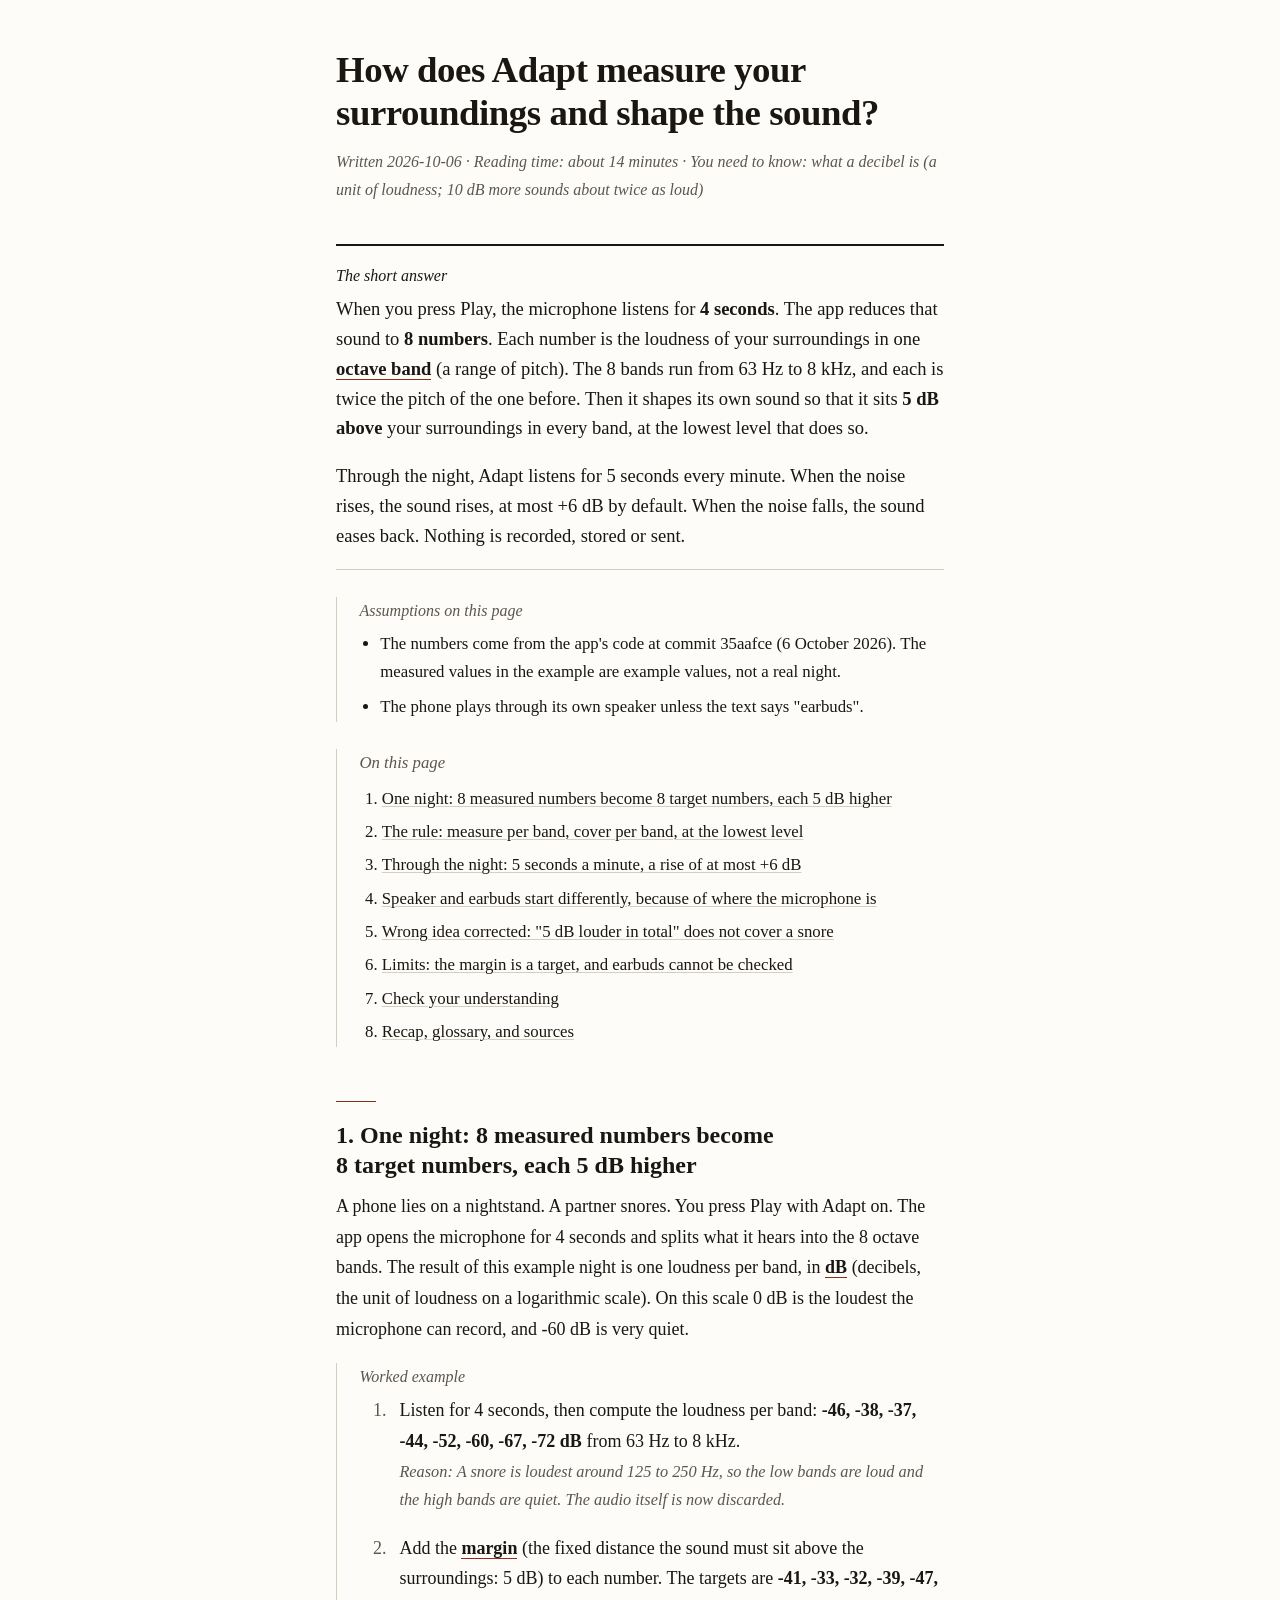
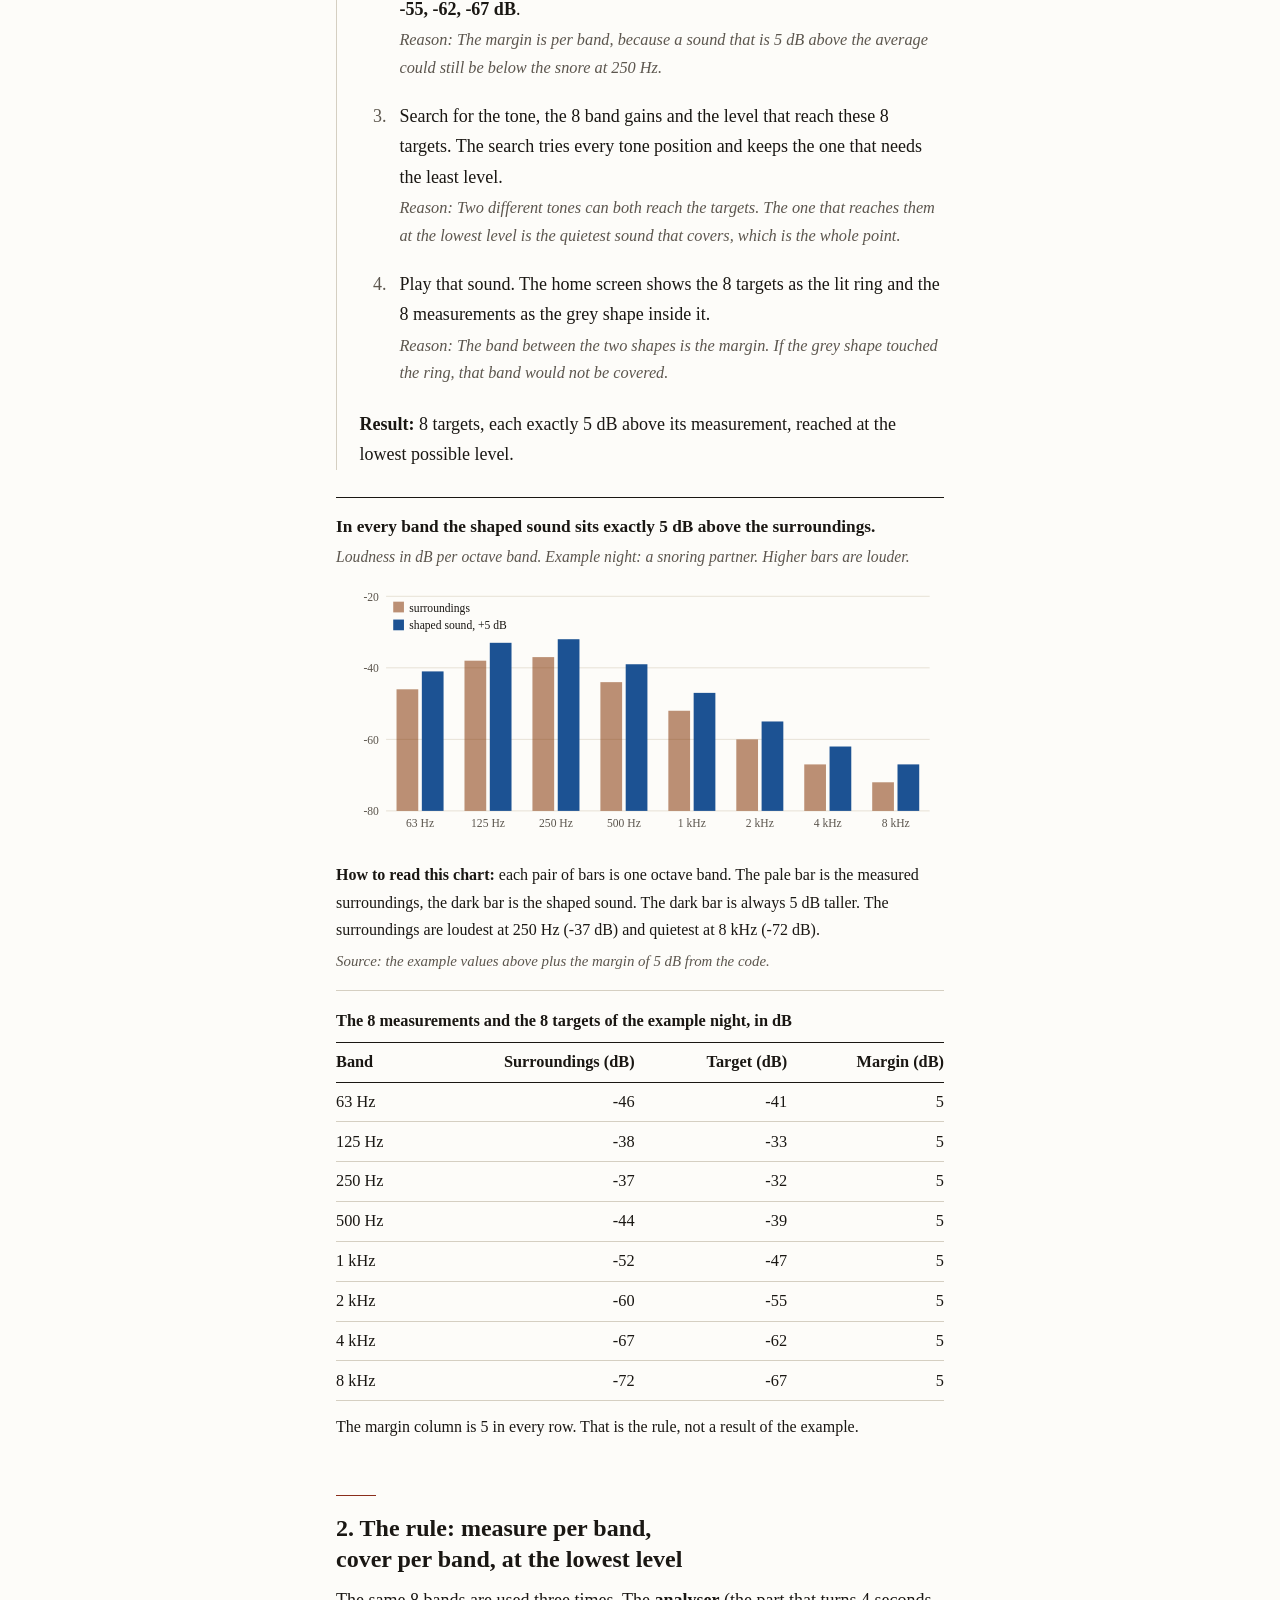
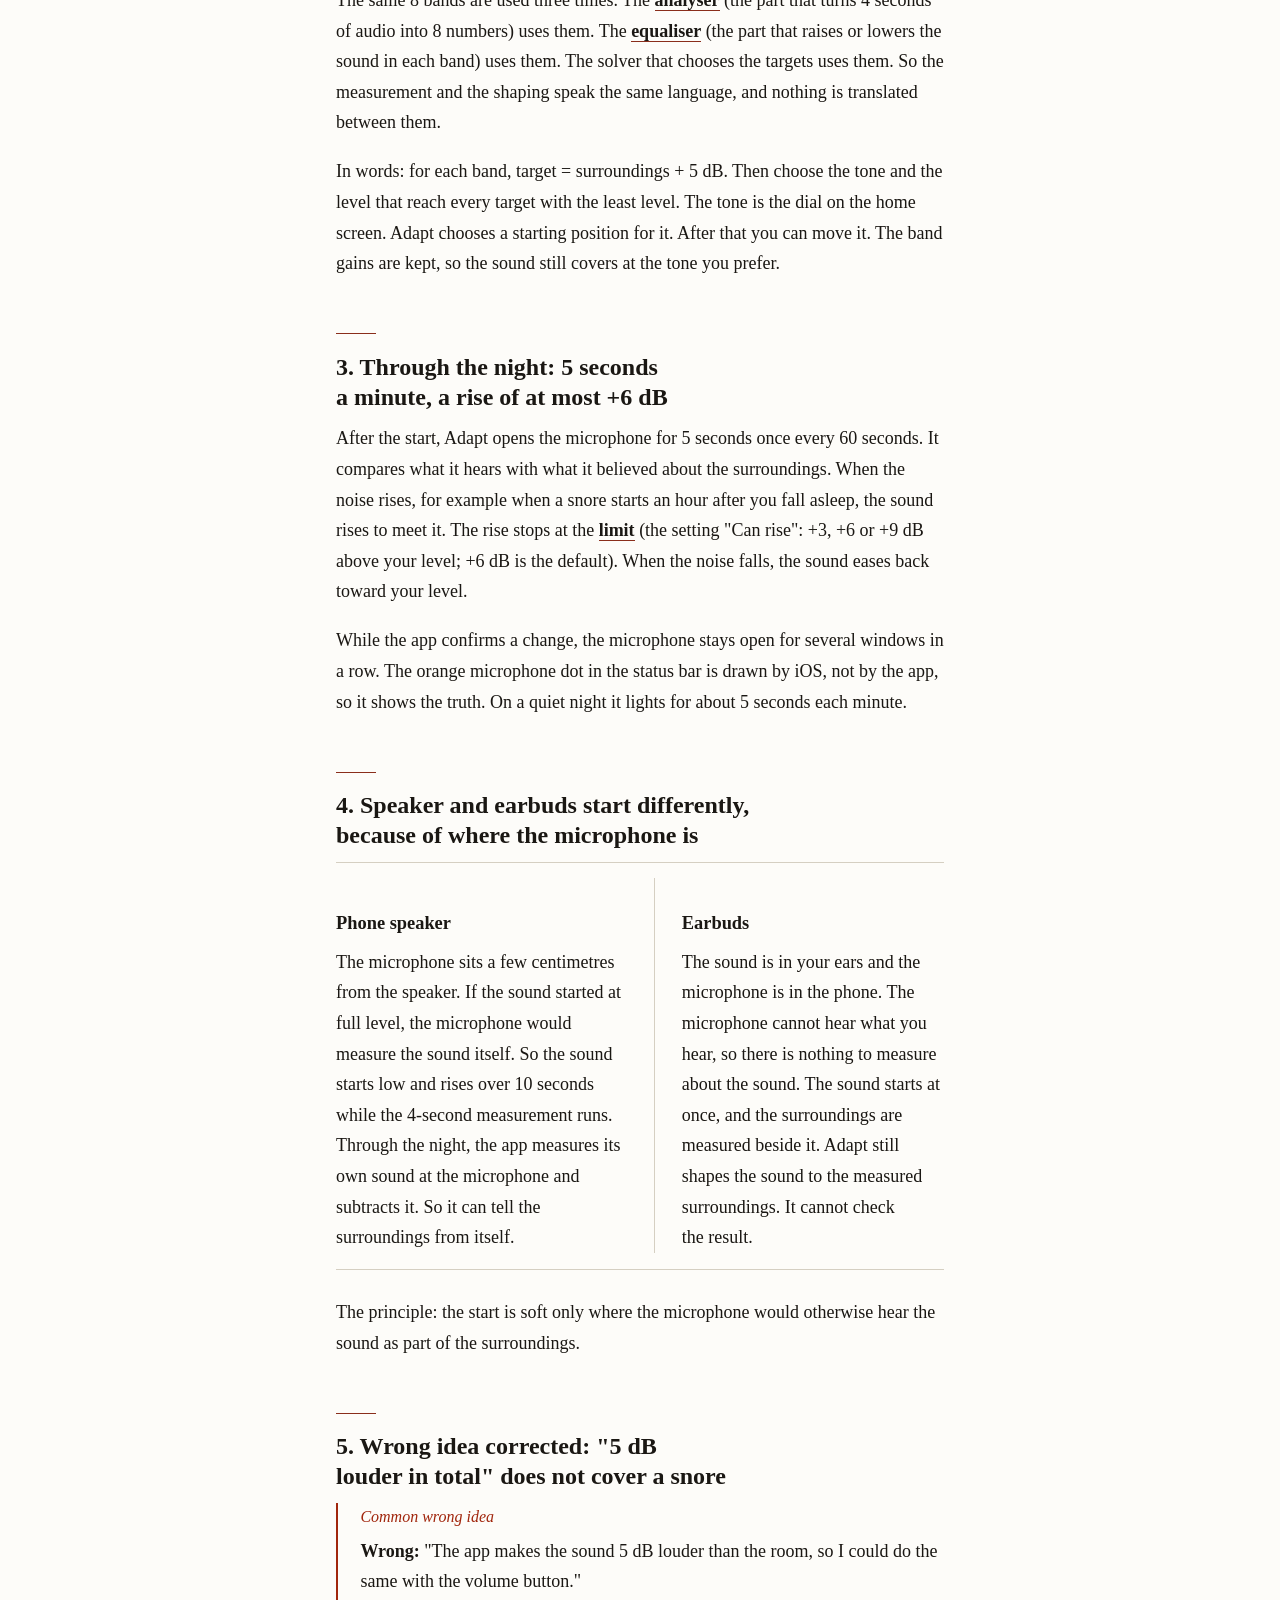
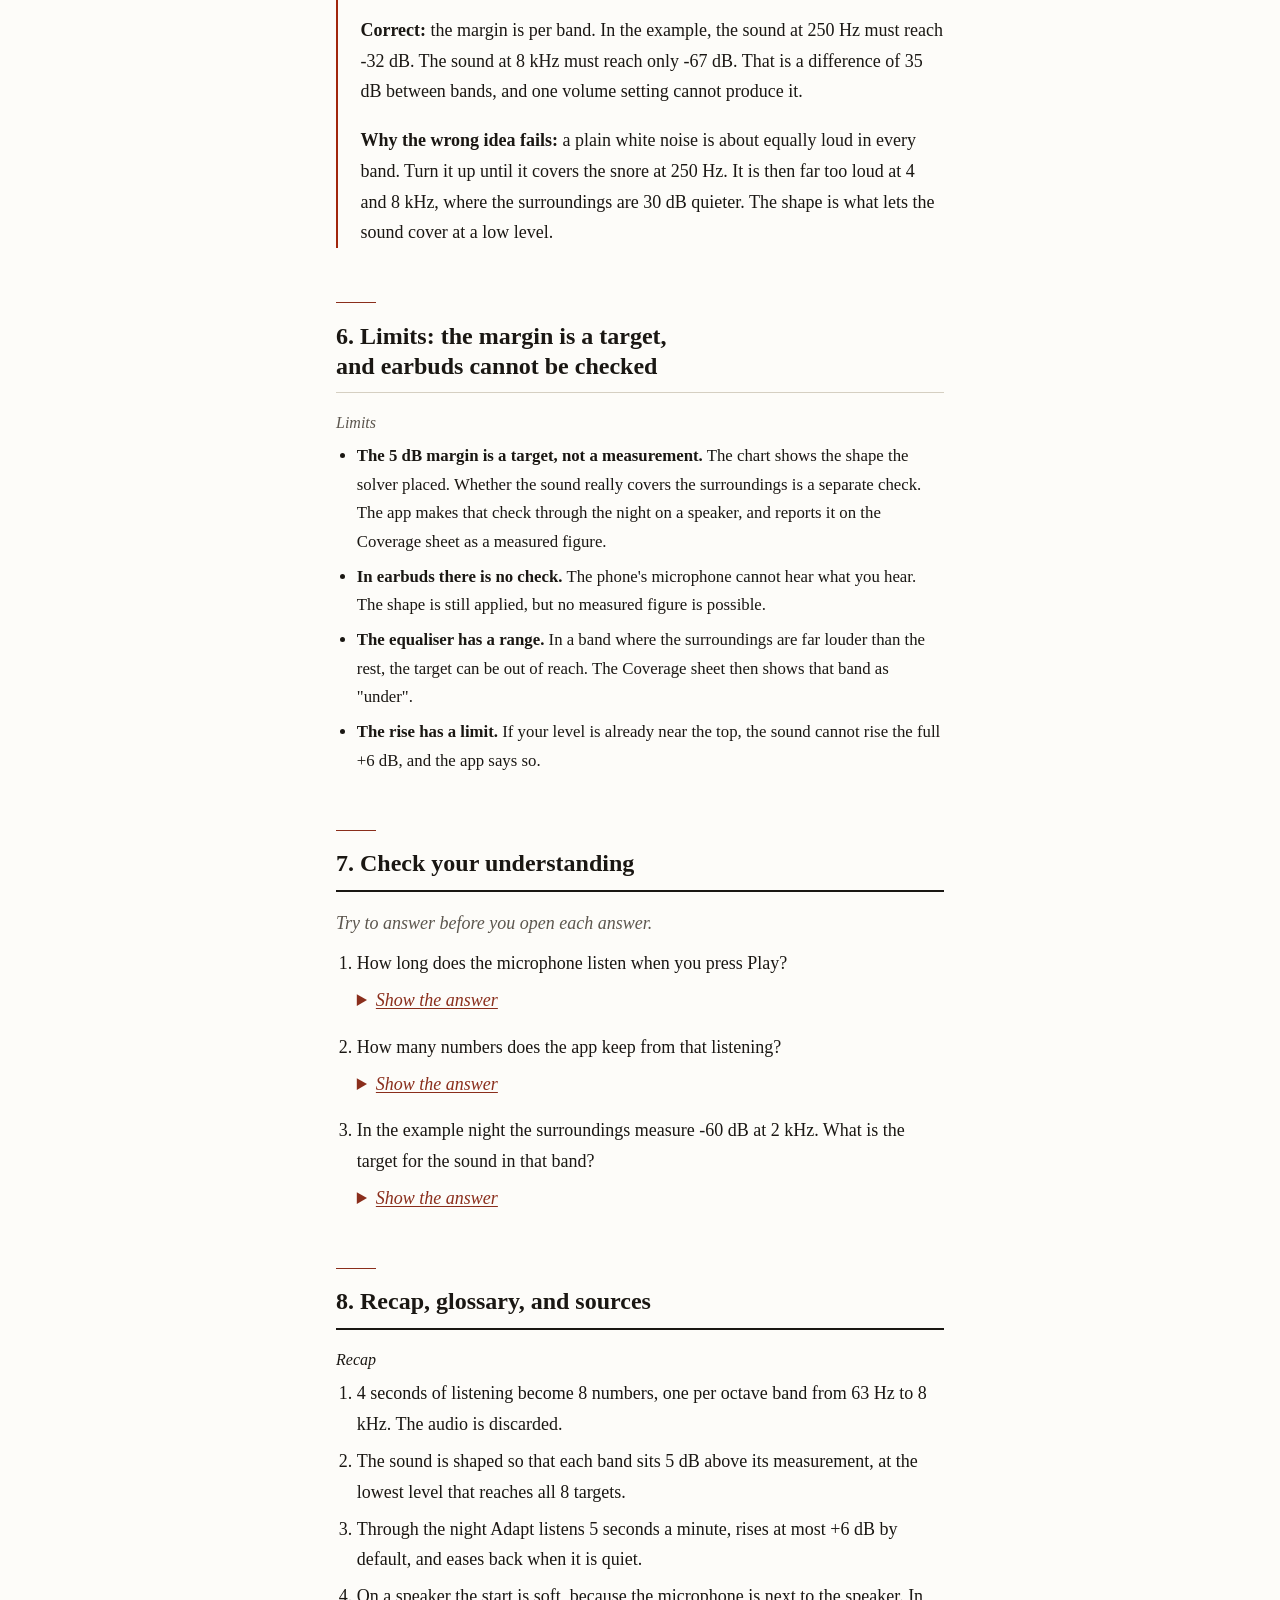
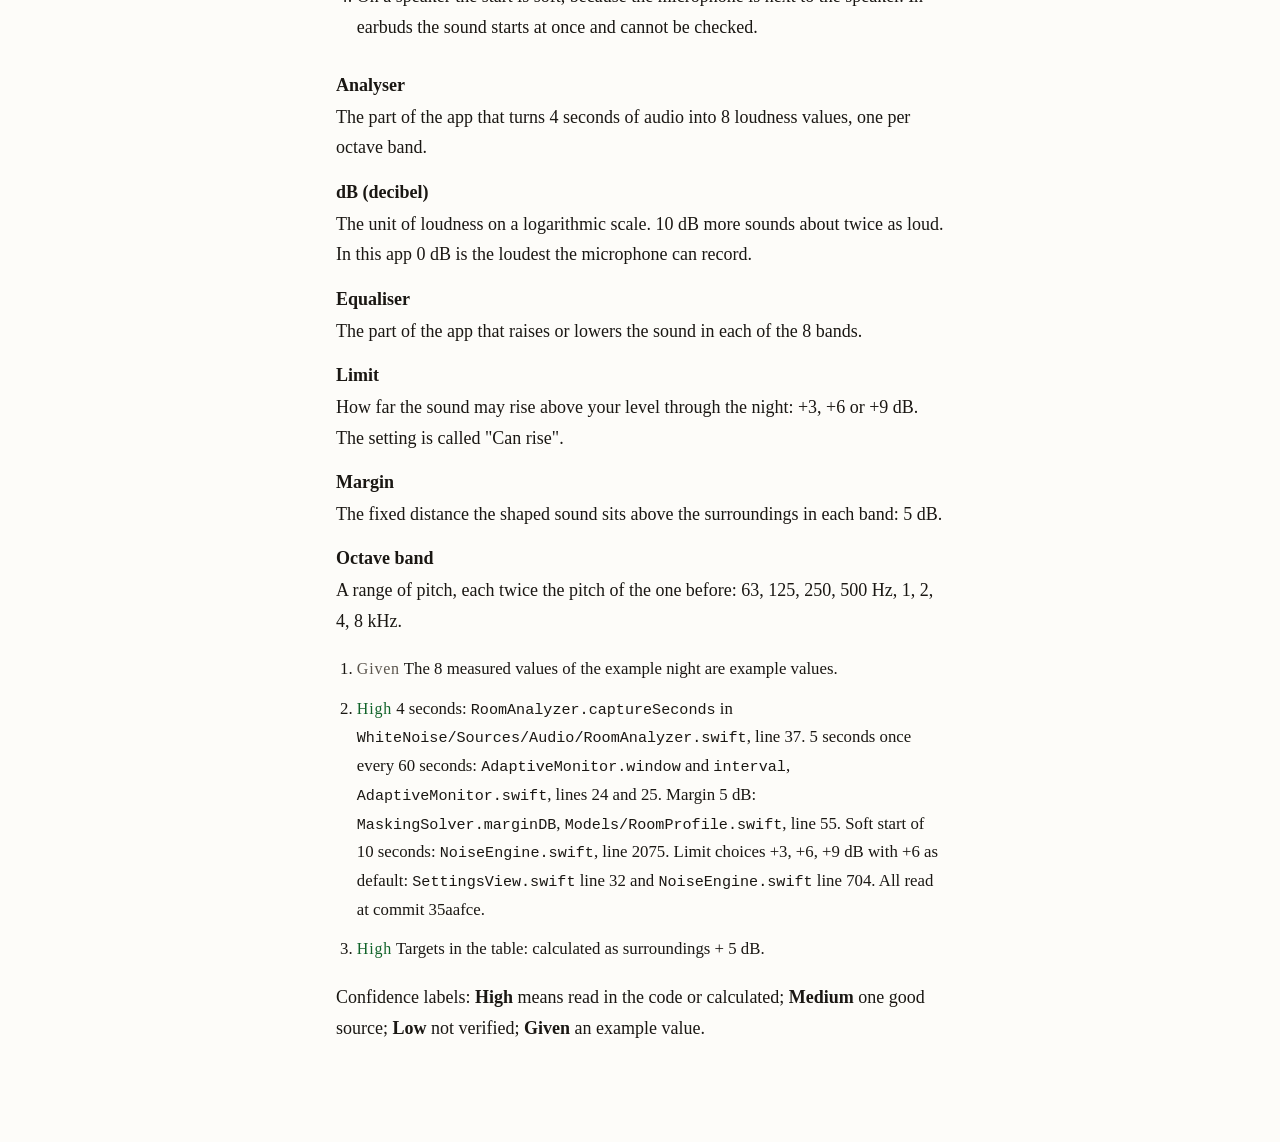
==== blanket/adapt-explained.html @ c489e069 "Site from white-noise 2975e13" ====
<!doctype html>
<html lang="en">
<head>
<meta charset="utf-8">
<meta name="viewport" content="width=device-width, initial-scale=1">
<title>Adapt Explained</title>
<style>
/* ---------- Typefaces. System serif only, so the page needs no external font. ---------- */
:root {
  --serif: "Iowan Old Style", "Charter", "Palatino Linotype", Palatino, "Sitka Text", Georgia,
    "Songti SC", "Hiragino Mincho ProN", "Noto Serif CJK SC", serif;
  --mono: ui-monospace, SFMono-Regular, Menlo, Consolas, "Liberation Mono", monospace;
}

/* ---------- Colour tokens. Light is the default: warm paper, near-black ink. ---------- */
:root {
  --bg: #fdfcf9;
  --surface: #f2efe7;
  --text: #1a1713;
  --muted: #5c564e;
  --border: #d5cfc2;
  --accent: #8a2e1c;
  --accent-soft: #f1e7e2;
  --good: #11632a;
  --good-soft: #e9f1e7;
  --warn: #7a4300;
  --warn-soft: #f6eddc;
  --bad: #a1260d;
  --bad-soft: #f7e8e3;
  /* Chart series colours: blue, amber, purple, green. Validated for colour-blind readers:
     every pair stays distinct under protan, deutan, and tritan simulation, in both themes.
     Use them in this order. Use at most 4 series in one chart. */
  --s1: #1c5293;
  --s2: #863709;
  --s3: #9260da;
  --s4: #25984d;
  --grid: #e5dfd2;
}
@media (prefers-color-scheme: dark) {
  :root:not([data-theme="light"]) {
    --bg: #16130f;
    --surface: #221e18;
    --text: #ece5da;
    --muted: #a99e91;
    --border: #3c352c;
    --accent: #e4a392;
    --accent-soft: #2b1f1a;
    --good: #7fd69a;
    --good-soft: #17251a;
    --warn: #f0b861;
    --warn-soft: #2c2314;
    --bad: #ff9d8a;
    --bad-soft: #2f1c17;
    --s1: #0774aa;
    --s2: #9e590d;
    --s3: #a473ee;
    --s4: #09af51;
    --grid: #2e2821;
  }
}
:root[data-theme="dark"] {
  --bg: #16130f;
  --surface: #221e18;
  --text: #ece5da;
  --muted: #a99e91;
  --border: #3c352c;
  --accent: #e4a392;
  --accent-soft: #2b1f1a;
  --good: #7fd69a;
  --good-soft: #17251a;
  --warn: #f0b861;
  --warn-soft: #2c2314;
  --bad: #ff9d8a;
  --bad-soft: #2f1c17;
  --s1: #0774aa;
  --s2: #9e590d;
  --s3: #a473ee;
  --s4: #09af51;
  --grid: #2e2821;
}

/* ---------- Base text. One measure, left-aligned, generous line spacing. ---------- */
*, *::before, *::after { box-sizing: border-box; }
html { -webkit-text-size-adjust: 100%; }
body {
  margin: 0;
  background: var(--bg);
  color: var(--text);
  font-family: var(--serif);
  font-size: 1.125rem;
  line-height: 1.7;
  text-align: left;
  overflow-wrap: break-word;
  font-kerning: normal;
  font-synthesis: none;
}
main {
  max-width: 40rem;
  margin: 0 auto;
  padding: 3rem 16px 5rem;
}

/* Headings carry the structure through size and space. No rules across the page,
   except one short mark above each section heading. */
h1, h2, h3 { margin: 0; font-weight: 600; text-wrap: balance; }
h1 {
  font-size: 2.3rem;
  line-height: 1.17;
  letter-spacing: -0.012em;
  margin-bottom: 0.9rem;
}
h2 {
  font-size: 1.5rem;
  line-height: 1.26;
  margin-top: 3.4rem;
  margin-bottom: 0.7rem;
}
h2::before {
  content: "";
  display: block;
  width: 2.5rem;
  border-top: 1px solid var(--accent);
  margin-bottom: 1.1rem;
}
h3 { font-size: 1.15rem; margin-top: 1.9rem; margin-bottom: 0.45rem; }
p, ul, ol, dl, table, figure { margin: 0 0 1.15rem; }
p { text-wrap: pretty; }
ul, ol { padding-left: 1.3rem; }
li { margin-bottom: 0.4rem; }
a {
  color: var(--accent);
  text-decoration-thickness: 1px;
  text-underline-offset: 2px;
}
strong { font-weight: 600; }
.num, td.num, th.num { font-variant-numeric: tabular-nums; }

/* Code keeps only its own typeface. No chip, no frame around a word. */
code {
  font-family: var(--mono);
  font-size: 0.9em;
  font-variant-numeric: tabular-nums;
}
pre {
  background: var(--surface);
  border-left: 2px solid var(--border);
  padding: 0.9rem 1.1rem;
  overflow-x: auto;
  line-height: 1.55;
  font-size: 0.95rem;
  margin: 0 0 1.3rem;
}
pre code { font-size: 1em; }

/* ---------- Page header. One line under the title closes the masthead. ---------- */
.meta {
  color: var(--muted);
  font-style: italic;
  font-size: 1rem;
  margin: 0 0 2.6rem;
}

/* ---------- Boxes. No fill and no frame: a rule and space set each one apart.
              Every box keeps its written label, so colour is never the only signal. ---------- */
.box { margin: 0 0 1.7rem; }
.box > :last-child { margin-bottom: 0; }
.box .label {
  display: block;
  font-style: italic;
  font-weight: 400;
  font-size: 1rem;
  color: var(--muted);
  margin-bottom: 0.35rem;
}

/* The short answer is the opening statement of the page. Heaviest rule, largest text. */
.bottom-line {
  border-top: 2px solid var(--text);
  border-bottom: 1px solid var(--border);
  padding: 1.05rem 0 1.15rem;
  font-size: 1.16rem;
  line-height: 1.6;
}
.bottom-line .label { color: var(--text); }
.example { border-left: 1px solid var(--border); padding-left: 1.4rem; }
.mistake { border-left: 2px solid var(--bad); padding-left: 1.4rem; }
.mistake .label { color: var(--bad); }
.limits { border-top: 1px solid var(--border); padding-top: 1rem; font-size: 1.05rem; }
.assume {
  border-left: 1px solid var(--border);
  padding-left: 1.4rem;
  font-size: 1.05rem;
}
.assume .label { color: var(--muted); }
.predict { border-left: 2px solid var(--accent); padding-left: 1.4rem; }
.predict .label { color: var(--accent); }
.recap { border-top: 2px solid var(--text); padding-top: 1rem; }
.recap .label { color: var(--text); }

/* ---------- Contents list ---------- */
nav.contents {
  border-left: 1px solid var(--border);
  padding: 0 0 0 1.4rem;
  margin: 0 0 2rem;
  font-size: 1.05rem;
}
nav.contents ol { margin: 0; padding-left: 1.4rem; }
nav.contents li { margin-bottom: 0.3rem; }
nav.contents a { color: var(--text); text-decoration-color: var(--border); }
nav.contents a:hover { text-decoration-color: var(--accent); }
nav.contents .label {
  display: block;
  font-style: italic;
  font-weight: 400;
  color: var(--muted);
  margin-bottom: 0.45rem;
}

/* ---------- Key terms. The definition is in the sentence, not in a tooltip. ---------- */
dfn {
  font-style: normal;
  font-weight: 600;
  border-bottom: 1px solid var(--accent);
}
dl.glossary dt { font-weight: 600; margin-top: 0.85rem; }
dl.glossary dd { margin: 0.1rem 0 0 0; }

/* ---------- Numbered reasoning steps. The numeral sits in the margin, as in a book. ---------- */
ol.steps { list-style: none; padding: 0; counter-reset: step; }
ol.steps > li {
  counter-increment: step;
  position: relative;
  padding: 0 0 0.2rem 2.5rem;
  margin-bottom: 1rem;
}
ol.steps > li::before {
  content: counter(step) ".";
  position: absolute;
  left: 0;
  top: 0;
  width: 1.7rem;
  text-align: right;
  color: var(--muted);
  font-variant-numeric: tabular-nums;
  font-weight: 400;
}
.why {
  display: block;
  color: var(--muted);
  font-style: italic;
  font-size: 1.02rem;
  margin-top: 0.1rem;
}
.why::before { content: "Reason: "; font-weight: 400; }

/* ---------- Tables. Print rules only: one above the header, one under each row. ---------- */
.table-wrap { overflow-x: auto; margin: 0 0 1.15rem; }
.table-wrap table { margin: 0; }
/* When a table is wider than its frame, the script adds the class "scrolls". Then the title
   stays in view and a hint appears. */
.table-wrap.scrolls caption { position: sticky; left: 0; max-width: var(--wrap-width, 100%); }
.table-wrap.scrolls::before {
  content: "Move the table sideways to see all of it.";
  display: block;
  position: sticky;
  left: 0;
  color: var(--muted);
  font-style: italic;
  font-size: 0.9rem;
  margin-bottom: 0.3rem;
}
table { border-collapse: collapse; width: 100%; font-size: 1.02rem; line-height: 1.5; }
caption {
  text-align: left;
  font-weight: 600;
  padding-bottom: 0.5rem;
}
th, td {
  padding: 0.45rem 0.8rem;
  border-bottom: 1px solid var(--border);
  text-align: left;
  vertical-align: top;
}
th:first-child, td:first-child { padding-left: 0; }
th:last-child, td:last-child { padding-right: 0; }
thead th {
  border-top: 1px solid var(--text);
  border-bottom: 1px solid var(--text);
  font-weight: 600;
}
td.num, th.num { text-align: right; }
td.num { white-space: nowrap; }
.table-read { font-size: 1rem; margin: -0.4rem 0 1.15rem; }
tbody th { font-weight: 400; }
tr.highlight td, tr.highlight th { background: var(--surface); font-weight: 600; }

/* ---------- Figures. The title is a sentence that states the finding. ---------- */
figure {
  border-top: 1px solid var(--text);
  border-bottom: 1px solid var(--border);
  padding: 0.9rem 0 1rem;
}
figure .fig-title { font-weight: 600; font-size: 1.08rem; margin: 0 0 0.15rem; }
figure .fig-sub { color: var(--muted); font-style: italic; font-size: 0.98rem; margin: 0 0 0.7rem; }
figure .fig-read { font-size: 1rem; margin: 0.7rem 0 0; }
figure .fig-source { color: var(--muted); font-style: italic; font-size: 0.93rem; margin: 0.35rem 0 0; }
figure svg { display: block; width: 100%; height: auto; }
/* On a narrow screen a figure keeps a readable size and scrolls inside its own frame. */
.fig-scroll { overflow-x: auto; }
.fig-scroll svg { min-width: 34rem; }
@media (max-width: 40rem) {
  .fig-scroll::before {
    content: "Move the figure sideways to see all of it.";
    display: block;
    position: sticky;
    left: 0;
    color: var(--muted);
    font-style: italic;
    font-size: 0.9rem;
    margin-bottom: 0.3rem;
  }
}
svg text { font-family: var(--serif); fill: var(--text); }
svg .axis-label { fill: var(--muted); font-size: 13px; }
svg .grid { stroke: var(--grid); stroke-width: 1; }
svg .axis { stroke: var(--muted); stroke-width: 1; }
/* Diagram parts. A box is a thing. An arrow means "causes" or "then". */
svg .node { fill: none; stroke: var(--muted); stroke-width: 1.2; }
svg .arrow { fill: none; stroke: var(--text); stroke-width: 1.5; }
svg .arrow-head { fill: var(--text); }
svg .node-name { font-size: 14px; font-weight: 600; }
svg .node-value { font-size: 13px; fill: var(--muted); }
svg .arrow-label { font-size: 13px; font-style: italic; }

/* ---------- Text that is quoted from a source or from data. The language rules do not apply to it. ---------- */
.quoted { font-style: italic; }

/* ---------- Side-by-side comparison. One hairline divides the two cases. ---------- */
.compare {
  display: grid;
  grid-template-columns: 1fr 1fr;
  gap: 0 1.7rem;
  margin: 0 0 1.7rem;
  border-top: 1px solid var(--border);
  border-bottom: 1px solid var(--border);
  padding: 0.95rem 0 1rem;
}
.compare > div > :last-child { margin-bottom: 0; }
.compare > div + div { border-left: 1px solid var(--border); padding-left: 1.7rem; }
.compare h4 { margin: 0 0 0.4rem; font-size: 1.04rem; font-weight: 600; }
@media (max-width: 560px) {
  .compare { grid-template-columns: 1fr; gap: 1.1rem 0; }
  .compare > div + div {
    border-left: 0;
    padding-left: 0;
    border-top: 1px solid var(--border);
    padding-top: 1.1rem;
  }
}

/* ---------- Self-check questions. The answer is hidden until the reader tries. ---------- */
.check {
  border-top: 2px solid var(--text);
  padding-top: 1rem;
  margin: 0 0 1.8rem;
}
.check .label {
  display: block;
  font-style: italic;
  font-weight: 400;
  color: var(--muted);
  margin-bottom: 0.6rem;
}
.check ol { margin-bottom: 0; }
.check li { margin-bottom: 1rem; }
details { margin-top: 0.4rem; }
summary {
  cursor: pointer;
  color: var(--accent);
  font-style: italic;
  text-decoration: underline;
  text-decoration-thickness: 1px;
  text-underline-offset: 2px;
}
details > div {
  margin-top: 0.5rem;
  padding: 0.1rem 0 0.1rem 1.1rem;
  border-left: 1px solid var(--border);
}
details > div > :last-child { margin-bottom: 0; }

/* ---------- Optional depth. Visible label, one level only. ---------- */
details.optional {
  border-top: 1px solid var(--border);
  border-bottom: 1px solid var(--border);
  padding: 0.75rem 0;
  margin: 0 0 1.7rem;
}
details.optional > summary::before {
  content: "Optional detail: ";
  color: var(--muted);
  font-style: italic;
  font-weight: 400;
}

/* ---------- Part heading, for a page with several parts ---------- */
.part {
  margin: 4rem 0 0;
  padding: 0 0 0.35rem;
  border-bottom: 1px solid var(--text);
  font-size: 1.02rem;
  font-weight: 400;
  font-variant-caps: small-caps;
  letter-spacing: 0.07em;
  color: var(--muted);
}
.part + h2 { margin-top: 1.3rem; }
.part + h2::before { content: none; }
nav.contents .core::after {
  content: " (main path)";
  color: var(--muted);
  font-style: italic;
  font-size: 0.92rem;
}

/* ---------- Confidence labels. Small capitals plus the word, never colour alone. ---------- */
.conf {
  font-size: 1rem;
  font-weight: 400;
  font-variant-caps: small-caps;
  letter-spacing: 0.05em;
  white-space: nowrap;
}
.conf.high { color: var(--good); }
.conf.medium { color: var(--warn); }
.conf.low { color: var(--bad); }
.conf.given { color: var(--muted); }
ol.sources { font-size: 1.05rem; }
ol.sources li { margin-bottom: 0.7rem; }

/* ---------- Narrow screens. The title drops one step, the measure keeps its gutter. ---------- */
@media (max-width: 30rem) {
  body { font-size: 1.06rem; }
  main { padding: 2.2rem 16px 4rem; }
  h1 { font-size: 1.8rem; }
  h2 { font-size: 1.32rem; margin-top: 2.8rem; }
  .bottom-line { font-size: 1.1rem; }
}

/* ---------- Print. All hidden answers are opened by the script at the end of the file. ---------- */
@media print {
  body { font-size: 11pt; background: #fff; color: #000; }
  main { max-width: none; padding: 0; }
  nav.contents { display: none; }
  h2 { margin-top: 2rem; }
  .box, figure, .check, table, .compare { break-inside: avoid; }
  a { color: inherit; }
}
</style>
</head>
<body>
<main>

<!-- names: iOS, OLED -->
<h1>How does Adapt measure your surroundings and shape the sound?</h1>
<p class="meta">Written 2026-10-06 · Reading time: about 14 minutes · You need to know: what a decibel is (a unit of loudness; 10 dB more sounds about twice as loud)</p>

<div class="box bottom-line">
  <span class="label">The short answer</span>
  <p>When you press Play, the microphone listens for <strong>4 seconds</strong>. The app reduces that sound to <strong>8 numbers</strong>. Each number is the loudness of your surroundings in one <dfn>octave band</dfn> (a range of pitch). The 8 bands run from 63 Hz to 8 kHz, and each is twice the pitch of the one before. Then it shapes its own sound so that it sits <strong>5 dB above</strong> your surroundings in every band, at the lowest level that does so.</p>
  <p>Through the night, Adapt listens for 5 seconds every minute. When the noise rises, the sound rises, at most +6 dB by default. When the noise falls, the sound eases back. Nothing is recorded, stored or sent.</p>
</div>

<div class="box assume">
  <span class="label">Assumptions on this page</span>
  <ul>
    <li>The numbers come from the app's code at commit 35aafce (6 October 2026). The measured values in the example are example values, not a real night.</li>
    <li>The phone plays through its own speaker unless the text says "earbuds".</li>
  </ul>
</div>

<nav class="contents">
  <span class="label">On this page</span>
  <ol>
    <li><a href="#example">One night: 8 measured numbers become 8 target numbers, each 5 dB higher</a></li>
    <li><a href="#rule">The rule: measure per band, cover per band, at the lowest level</a></li>
    <li><a href="#night">Through the night: 5 seconds a minute, a rise of at most +6 dB</a></li>
    <li><a href="#route">Speaker and earbuds start differently, because of where the microphone is</a></li>
    <li><a href="#mistake">Wrong idea corrected: "5 dB louder in total" does not cover a snore</a></li>
    <li><a href="#limits">Limits: the margin is a target, and earbuds cannot be checked</a></li>
    <li><a href="#check">Check your understanding</a></li>
    <li><a href="#recap">Recap, glossary, and sources</a></li>
  </ol>
</nav>

<h2 id="example">1. One night: 8 measured numbers become 8 target numbers, each 5 dB higher</h2>
<p>A phone lies on a nightstand. A partner snores. You press Play with Adapt on. The app opens the microphone for 4 seconds and splits what it hears into the 8 octave bands. The result of this example night is one loudness per band, in <dfn>dB</dfn> (decibels, the unit of loudness on a logarithmic scale). On this scale 0 dB is the loudest the microphone can record, and -60 dB is very quiet.</p>

<div class="box example">
  <span class="label">Worked example</span>
  <ol class="steps">
    <li>Listen for 4 seconds, then compute the loudness per band: <strong>-46, -38, -37, -44, -52, -60, -67, -72 dB</strong> from 63 Hz to 8 kHz.
      <span class="why">A snore is loudest around 125 to 250 Hz, so the low bands are loud and the high bands are quiet. The audio itself is now discarded.</span></li>
    <li>Add the <dfn>margin</dfn> (the fixed distance the sound must sit above the surroundings: 5 dB) to each number. The targets are <strong>-41, -33, -32, -39, -47, -55, -62, -67 dB</strong>.
      <span class="why">The margin is per band, because a sound that is 5 dB above the average could still be below the snore at 250 Hz.</span></li>
    <li>Search for the tone, the 8 band gains and the level that reach these 8 targets. The search tries every tone position and keeps the one that needs the least level.
      <span class="why">Two different tones can both reach the targets. The one that reaches them at the lowest level is the quietest sound that covers, which is the whole point.</span></li>
    <li>Play that sound. The home screen shows the 8 targets as the lit ring and the 8 measurements as the grey shape inside it.
      <span class="why">The band between the two shapes is the margin. If the grey shape touched the ring, that band would not be covered.</span></li>
  </ol>
  <p><strong>Result:</strong> 8 targets, each exactly 5 dB above its measurement, reached at the lowest possible level.</p>
</div>

<figure>
  <p class="fig-title">In every band the shaped sound sits exactly 5 dB above the surroundings.</p>
  <p class="fig-sub">Loudness in dB per octave band. Example night: a snoring partner. Higher bars are louder.</p>
  <div class="fig-scroll">
  <svg viewBox="0 0 680 300" role="img" aria-label="Bar chart. For each of eight octave bands, the shaped sound sits exactly 5 decibels above the measured surroundings. The surroundings are loudest at 250 hertz, minus 37 decibels, and quietest at 8 kilohertz, minus 72 decibels."><line class="grid" x1="56" y1="256.0" x2="664" y2="256.0"/><text class="axis-label" x="48" y="261.0" text-anchor="end" font-size="13">-80</text><line class="grid" x1="56" y1="176.0" x2="664" y2="176.0"/><text class="axis-label" x="48" y="181.0" text-anchor="end" font-size="13">-60</text><line class="grid" x1="56" y1="96.0" x2="664" y2="96.0"/><text class="axis-label" x="48" y="101.0" text-anchor="end" font-size="13">-40</text><line class="grid" x1="56" y1="16.0" x2="664" y2="16.0"/><text class="axis-label" x="48" y="21.0" text-anchor="end" font-size="13">-20</text><rect x="67.7" y="120.0" width="24.3" height="136.0" fill="var(--s2)" opacity="0.55"/><rect x="96.0" y="100.0" width="24.3" height="156.0" fill="var(--s1)"/><text class="axis-label" x="94.0" y="274" text-anchor="middle" font-size="13">63 Hz</text><rect x="143.7" y="88.0" width="24.3" height="168.0" fill="var(--s2)" opacity="0.55"/><rect x="172.0" y="68.0" width="24.3" height="188.0" fill="var(--s1)"/><text class="axis-label" x="170.0" y="274" text-anchor="middle" font-size="13">125 Hz</text><rect x="219.7" y="84.0" width="24.3" height="172.0" fill="var(--s2)" opacity="0.55"/><rect x="248.0" y="64.0" width="24.3" height="192.0" fill="var(--s1)"/><text class="axis-label" x="246.0" y="274" text-anchor="middle" font-size="13">250 Hz</text><rect x="295.7" y="112.0" width="24.3" height="144.0" fill="var(--s2)" opacity="0.55"/><rect x="324.0" y="92.0" width="24.3" height="164.0" fill="var(--s1)"/><text class="axis-label" x="322.0" y="274" text-anchor="middle" font-size="13">500 Hz</text><rect x="371.7" y="144.0" width="24.3" height="112.0" fill="var(--s2)" opacity="0.55"/><rect x="400.0" y="124.0" width="24.3" height="132.0" fill="var(--s1)"/><text class="axis-label" x="398.0" y="274" text-anchor="middle" font-size="13">1 kHz</text><rect x="447.7" y="176.0" width="24.3" height="80.0" fill="var(--s2)" opacity="0.55"/><rect x="476.0" y="156.0" width="24.3" height="100.0" fill="var(--s1)"/><text class="axis-label" x="474.0" y="274" text-anchor="middle" font-size="13">2 kHz</text><rect x="523.7" y="204.0" width="24.3" height="52.0" fill="var(--s2)" opacity="0.55"/><rect x="552.0" y="184.0" width="24.3" height="72.0" fill="var(--s1)"/><text class="axis-label" x="550.0" y="274" text-anchor="middle" font-size="13">4 kHz</text><rect x="599.7" y="224.0" width="24.3" height="32.0" fill="var(--s2)" opacity="0.55"/><rect x="628.0" y="204.0" width="24.3" height="52.0" fill="var(--s1)"/><text class="axis-label" x="626.0" y="274" text-anchor="middle" font-size="13">8 kHz</text><rect x="64" y="22" width="12" height="12" fill="var(--s2)" opacity="0.55"/><text x="82" y="33" font-size="13" fill="var(--text)">surroundings</text><rect x="64" y="42" width="12" height="12" fill="var(--s1)"/><text x="82" y="53" font-size="13" fill="var(--text)">shaped sound, +5 dB</text></svg>
  </div>
  <p class="fig-read"><strong>How to read this chart:</strong> each pair of bars is one octave band. The pale bar is the measured surroundings, the dark bar is the shaped sound. The dark bar is always 5 dB taller. The surroundings are loudest at 250 Hz (-37 dB) and quietest at 8 kHz (-72 dB).</p>
  <p class="fig-source">Source: the example values above plus the margin of 5 dB from the code.</p>
</figure>

<div class="table-wrap">
<table>
  <caption>The 8 measurements and the 8 targets of the example night, in dB</caption>
  <thead><tr><th>Band</th><th class="num">Surroundings (dB)</th><th class="num">Target (dB)</th><th class="num">Margin (dB)</th></tr></thead>
  <tbody><tr><th scope="row">63&nbsp;Hz</th><td class="num">-46</td><td class="num">-41</td><td class="num">5</td></tr><tr><th scope="row">125&nbsp;Hz</th><td class="num">-38</td><td class="num">-33</td><td class="num">5</td></tr><tr><th scope="row">250&nbsp;Hz</th><td class="num">-37</td><td class="num">-32</td><td class="num">5</td></tr><tr><th scope="row">500&nbsp;Hz</th><td class="num">-44</td><td class="num">-39</td><td class="num">5</td></tr><tr><th scope="row">1&nbsp;kHz</th><td class="num">-52</td><td class="num">-47</td><td class="num">5</td></tr><tr><th scope="row">2&nbsp;kHz</th><td class="num">-60</td><td class="num">-55</td><td class="num">5</td></tr><tr><th scope="row">4&nbsp;kHz</th><td class="num">-67</td><td class="num">-62</td><td class="num">5</td></tr><tr><th scope="row">8&nbsp;kHz</th><td class="num">-72</td><td class="num">-67</td><td class="num">5</td></tr></tbody>
</table>
</div>
<p class="table-read">The margin column is 5 in every row. That is the rule, not a result of the example.</p>

<h2 id="rule">2. The rule: measure per band, cover per band, at the lowest level</h2>
<p>The same 8 bands are used three times. The <dfn>analyser</dfn> (the part that turns 4 seconds of audio into 8 numbers) uses them. The <dfn>equaliser</dfn> (the part that raises or lowers the sound in each band) uses them. The solver that chooses the targets uses them. So the measurement and the shaping speak the same language, and nothing is translated between them.</p>
<p>In words: for each band, target = surroundings + 5 dB. Then choose the tone and the level that reach every target with the least level. The tone is the dial on the home screen. Adapt chooses a starting position for it. After that you can move it. The band gains are kept, so the sound still covers at the tone you prefer.</p>

<h2 id="night">3. Through the night: 5 seconds a minute, a rise of at most +6 dB</h2>
<p>After the start, Adapt opens the microphone for 5 seconds once every 60 seconds. It compares what it hears with what it believed about the surroundings. When the noise rises, for example when a snore starts an hour after you fall asleep, the sound rises to meet it. The rise stops at the <dfn>limit</dfn> (the setting "Can rise": +3, +6 or +9 dB above your level; +6 dB is the default). When the noise falls, the sound eases back toward your level.</p>
<p>While the app confirms a change, the microphone stays open for several windows in a row. The orange microphone dot in the status bar is drawn by iOS, not by the app, so it shows the truth. On a quiet night it lights for about 5 seconds each minute.</p>

<h2 id="route">4. Speaker and earbuds start differently, because of where the microphone is</h2>
<div class="compare">
  <div>
    <h3>Phone speaker</h3>
    <p>The microphone sits a few centimetres from the speaker. If the sound started at full level, the microphone would measure the sound itself. So the sound starts low and rises over 10 seconds while the 4-second measurement runs. Through the night, the app measures its own sound at the microphone and subtracts it. So it can tell the surroundings from itself.</p>
  </div>
  <div>
    <h3>Earbuds</h3>
    <p>The sound is in your ears and the microphone is in the phone. The microphone cannot hear what you hear, so there is nothing to measure about the sound. The sound starts at once, and the surroundings are measured beside it. Adapt still shapes the sound to the measured surroundings. It cannot check the result.</p>
  </div>
</div>
<p>The principle: the start is soft only where the microphone would otherwise hear the sound as part of the surroundings.</p>

<h2 id="mistake">5. Wrong idea corrected: "5 dB louder in total" does not cover a snore</h2>
<div class="box mistake">
  <span class="label">Common wrong idea</span>
  <p><strong>Wrong:</strong> "The app makes the sound 5 dB louder than the room, so I could do the same with the volume button."</p>
  <p><strong>Correct:</strong> the margin is per band. In the example, the sound at 250 Hz must reach -32 dB. The sound at 8 kHz must reach only -67 dB. That is a difference of 35 dB between bands, and one volume setting cannot produce it.</p>
  <p><strong>Why the wrong idea fails:</strong> a plain white noise is about equally loud in every band. Turn it up until it covers the snore at 250 Hz. It is then far too loud at 4 and 8 kHz, where the surroundings are 30 dB quieter. The shape is what lets the sound cover at a low level.</p>
</div>

<h2 id="limits">6. Limits: the margin is a target, and earbuds cannot be checked</h2>
<div class="box limits">
  <span class="label">Limits</span>
  <ul>
    <li><strong>The 5 dB margin is a target, not a measurement.</strong> The chart shows the shape the solver placed. Whether the sound really covers the surroundings is a separate check. The app makes that check through the night on a speaker, and reports it on the Coverage sheet as a measured figure.</li>
    <li><strong>In earbuds there is no check.</strong> The phone's microphone cannot hear what you hear. The shape is still applied, but no measured figure is possible.</li>
    <li><strong>The equaliser has a range.</strong> In a band where the surroundings are far louder than the rest, the target can be out of reach. The Coverage sheet then shows that band as "under".</li>
    <li><strong>The rise has a limit.</strong> If your level is already near the top, the sound cannot rise the full +6 dB, and the app says so.</li>
  </ul>
</div>

<h2 id="check">7. Check your understanding</h2>
<div class="check">
  <span class="label">Try to answer before you open each answer.</span>
  <ol>
    <li>How long does the microphone listen when you press Play?
      <details>
        <summary>Show the answer</summary>
        <div><p><strong>4 seconds.</strong></p><p>Then 5 seconds once a minute through the night. A typical wrong answer is "all the time". The microphone is closed for 55 of every 60 seconds on a quiet night. See <a href="#night">section 3</a>.</p></div>
      </details>
    </li>
    <li>How many numbers does the app keep from that listening?
      <details>
        <summary>Show the answer</summary>
        <div><p><strong>8.</strong></p><p>One loudness per octave band, 63 Hz to 8 kHz. The audio itself is overwritten. A typical wrong answer is "a recording": there is none. See <a href="#example">section 1</a>.</p></div>
      </details>
    </li>
    <li>In the example night the surroundings measure -60 dB at 2 kHz. What is the target for the sound in that band?
      <details>
        <summary>Show the answer</summary>
        <div><p><strong>-55 dB.</strong></p><p>Target = surroundings + 5 dB = -60 + 5 = -55 dB. A typical wrong answer is -65 dB, from subtraction instead of addition. Another is "5 dB above the average of all bands". The margin is per band. See the table in <a href="#example">section 1</a>.</p></div>
      </details>
    </li>
  </ol>
</div>

<h2 id="recap">8. Recap, glossary, and sources</h2>
<div class="box recap">
  <span class="label">Recap</span>
  <ol>
    <li>4 seconds of listening become 8 numbers, one per octave band from 63 Hz to 8 kHz. The audio is discarded.</li>
    <li>The sound is shaped so that each band sits 5 dB above its measurement, at the lowest level that reaches all 8 targets.</li>
    <li>Through the night Adapt listens 5 seconds a minute, rises at most +6 dB by default, and eases back when it is quiet.</li>
    <li>On a speaker the start is soft, because the microphone is next to the speaker. In earbuds the sound starts at once and cannot be checked.</li>
  </ol>
</div>

<dl class="glossary">
  <dt>Analyser</dt><dd>The part of the app that turns 4 seconds of audio into 8 loudness values, one per octave band.</dd>
  <dt>dB (decibel)</dt><dd>The unit of loudness on a logarithmic scale. 10 dB more sounds about twice as loud. In this app 0 dB is the loudest the microphone can record.</dd>
  <dt>Equaliser</dt><dd>The part of the app that raises or lowers the sound in each of the 8 bands.</dd>
  <dt>Limit</dt><dd>How far the sound may rise above your level through the night: +3, +6 or +9 dB. The setting is called "Can rise".</dd>
  <dt>Margin</dt><dd>The fixed distance the shaped sound sits above the surroundings in each band: 5 dB.</dd>
  <dt>Octave band</dt><dd>A range of pitch, each twice the pitch of the one before: 63, 125, 250, 500 Hz, 1, 2, 4, 8 kHz.</dd>
</dl>

<ol class="sources">
  <li><span class="conf given">Given</span> The 8 measured values of the example night are example values.</li>
  <li><span class="conf high">High</span> 4 seconds: <code>RoomAnalyzer.captureSeconds</code> in <code>WhiteNoise/Sources/Audio/RoomAnalyzer.swift</code>, line 37. 5 seconds once every 60 seconds: <code>AdaptiveMonitor.window</code> and <code>interval</code>, <code>AdaptiveMonitor.swift</code>, lines 24 and 25. Margin 5 dB: <code>MaskingSolver.marginDB</code>, <code>Models/RoomProfile.swift</code>, line 55. Soft start of 10 seconds: <code>NoiseEngine.swift</code>, line 2075. Limit choices +3, +6, +9 dB with +6 as default: <code>SettingsView.swift</code> line 32 and <code>NoiseEngine.swift</code> line 704. All read at commit 35aafce.</li>
  <li><span class="conf high">High</span> Targets in the table: calculated as surroundings + 5 dB.</li>
</ol>
<p>Confidence labels: <strong>High</strong> means read in the code or calculated; <strong>Medium</strong> one good source; <strong>Low</strong> not verified; <strong>Given</strong> an example value.</p>

</main>
<script>
// Open every hidden answer before printing, so the printed page is complete.
window.addEventListener("beforeprint", function () {
  document.querySelectorAll("details").forEach(function (d) { d.open = true; });
});
// Mark each table that is wider than its frame. The styles then show a hint and keep the title in view.
function markWideTables() {
  document.querySelectorAll(".table-wrap").forEach(function (w) {
    w.classList.toggle("scrolls", w.scrollWidth > w.clientWidth + 1);
    w.style.setProperty("--wrap-width", w.clientWidth + "px");
  });
}
window.addEventListener("load", markWideTables);
window.addEventListener("resize", markWideTables);
</script>
</body>
</html>
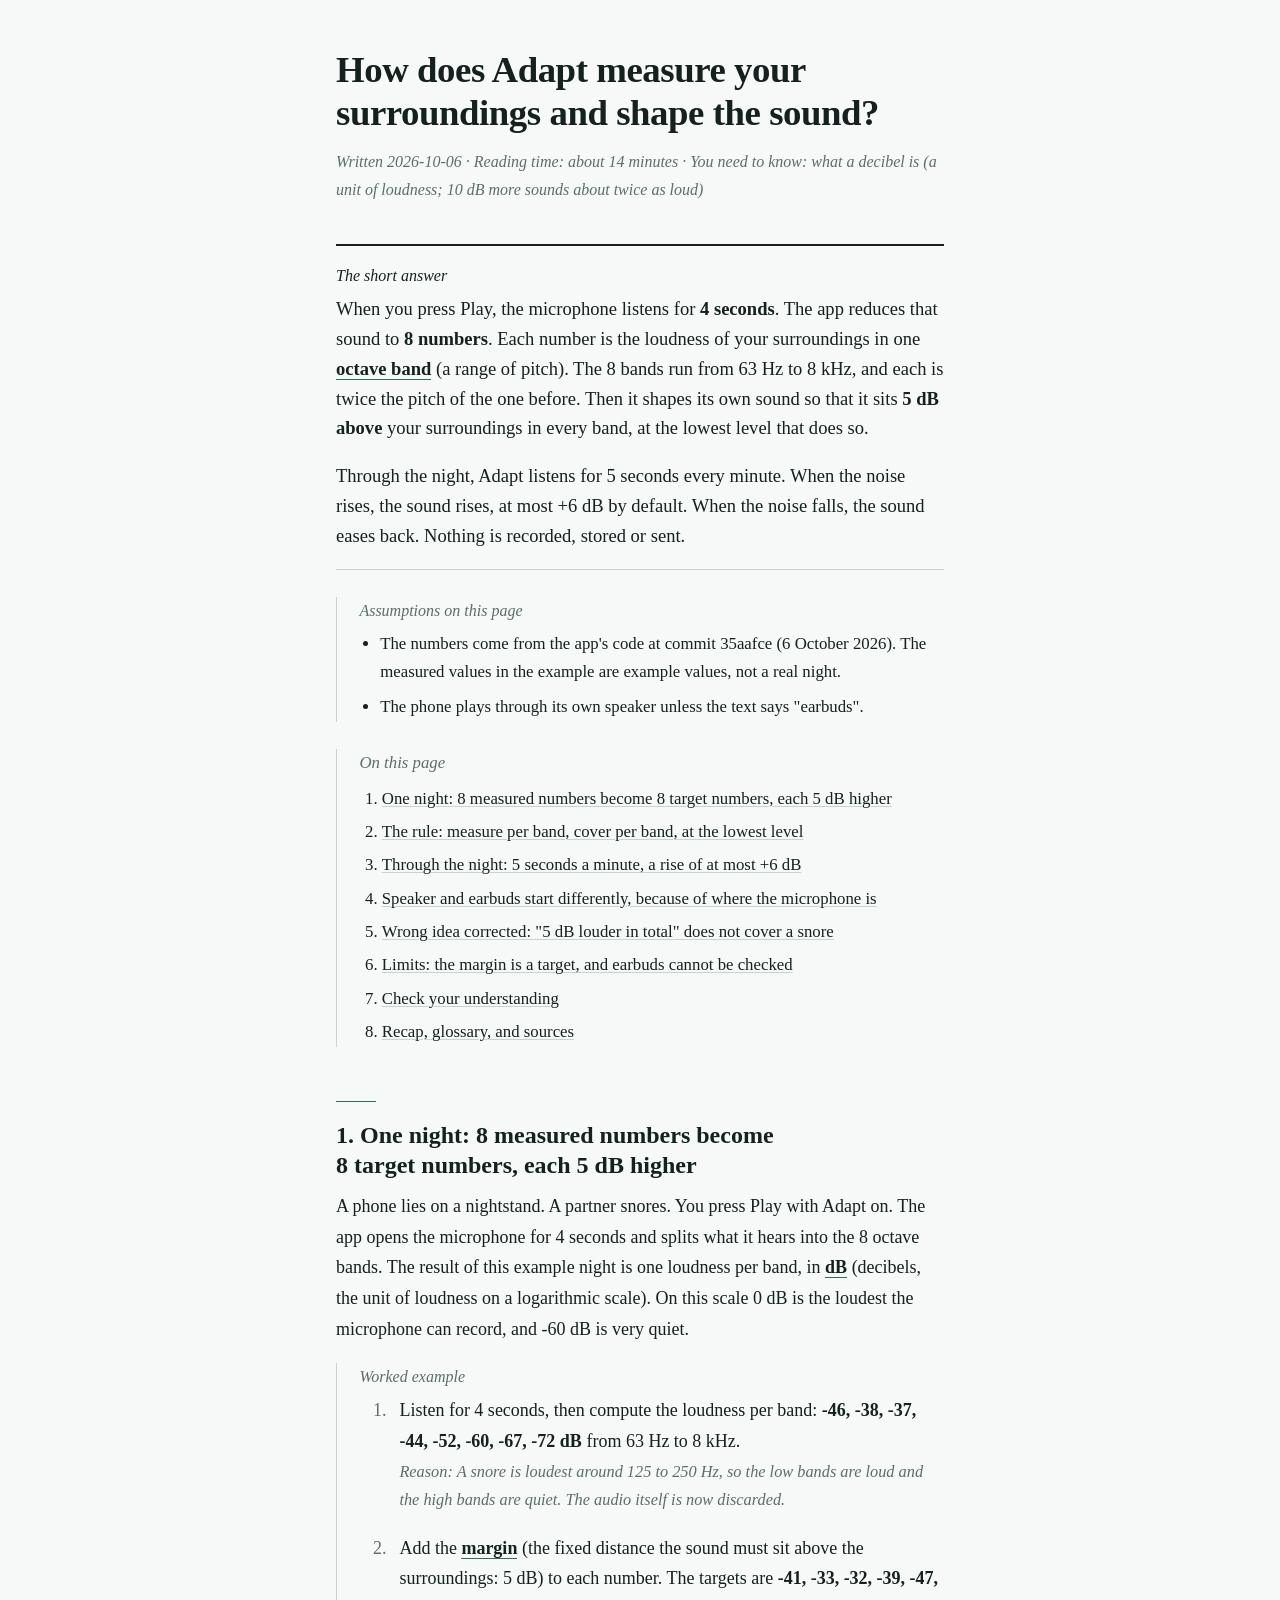
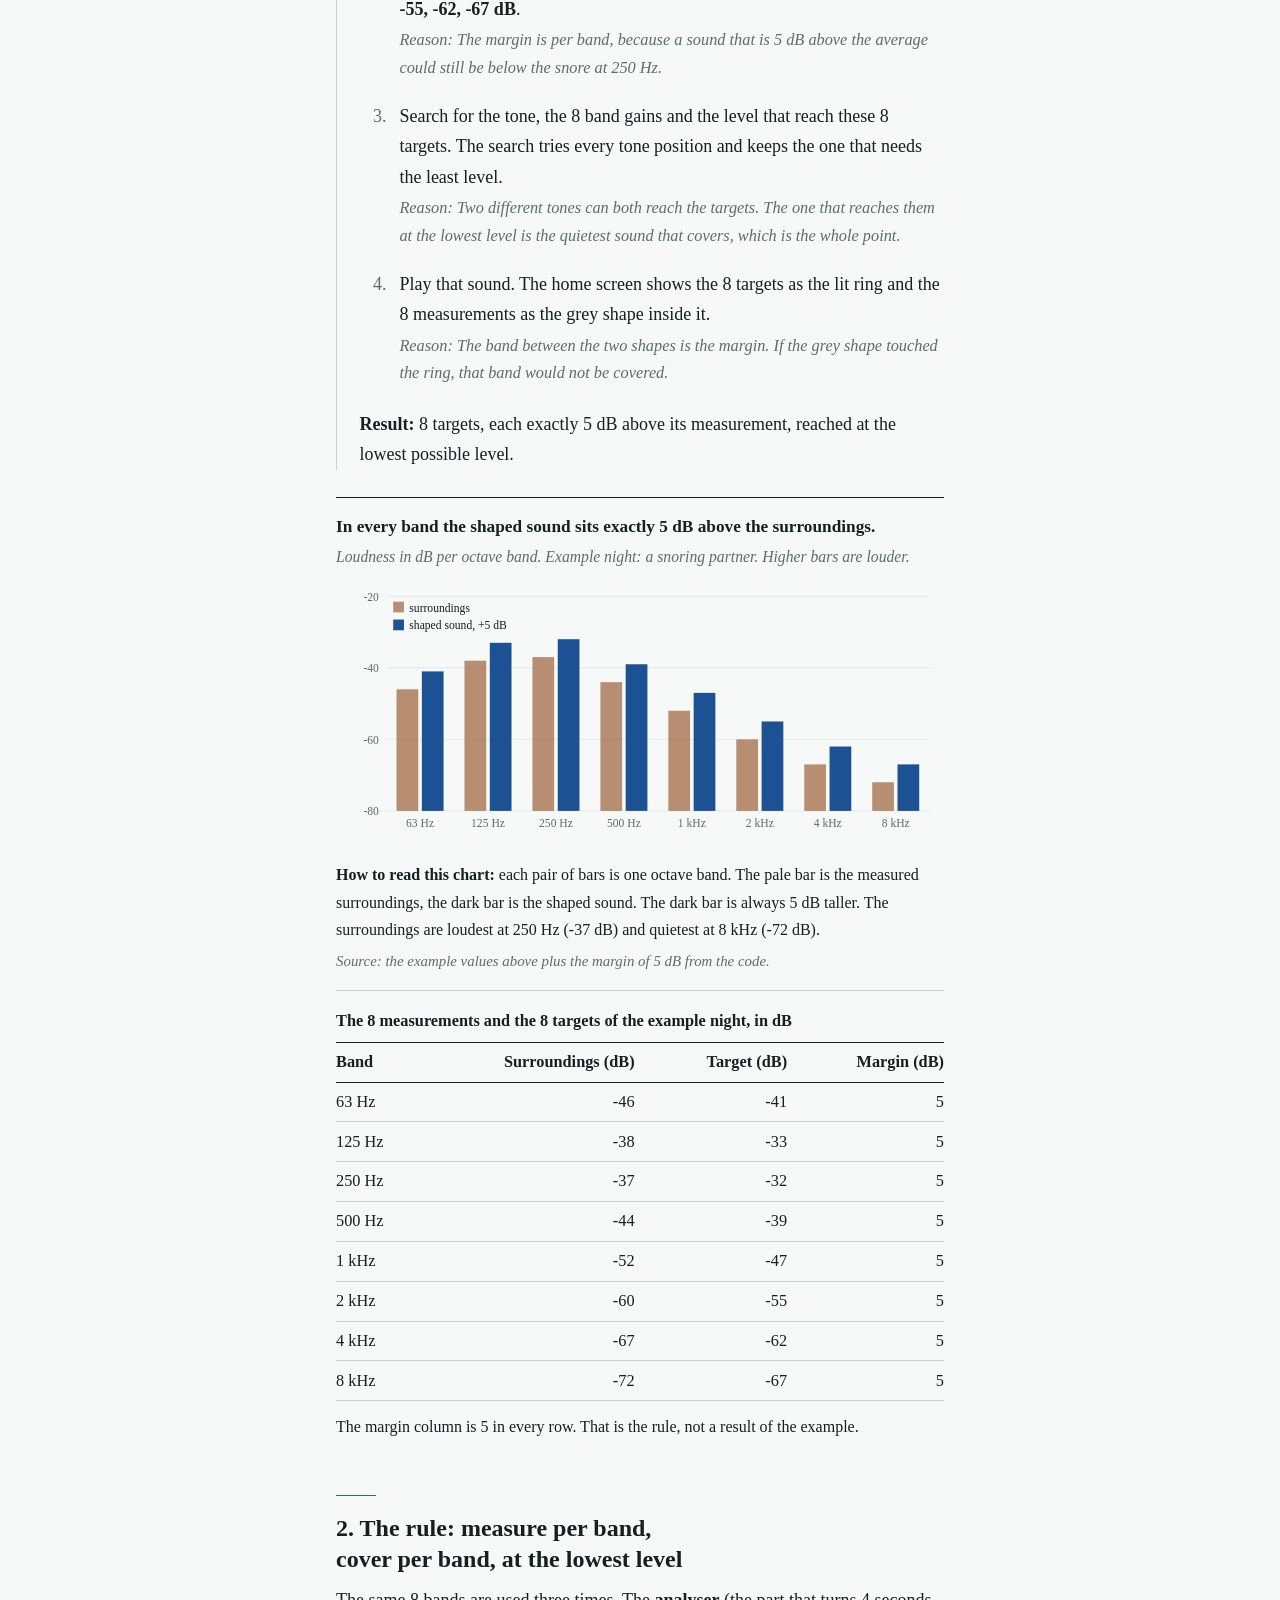
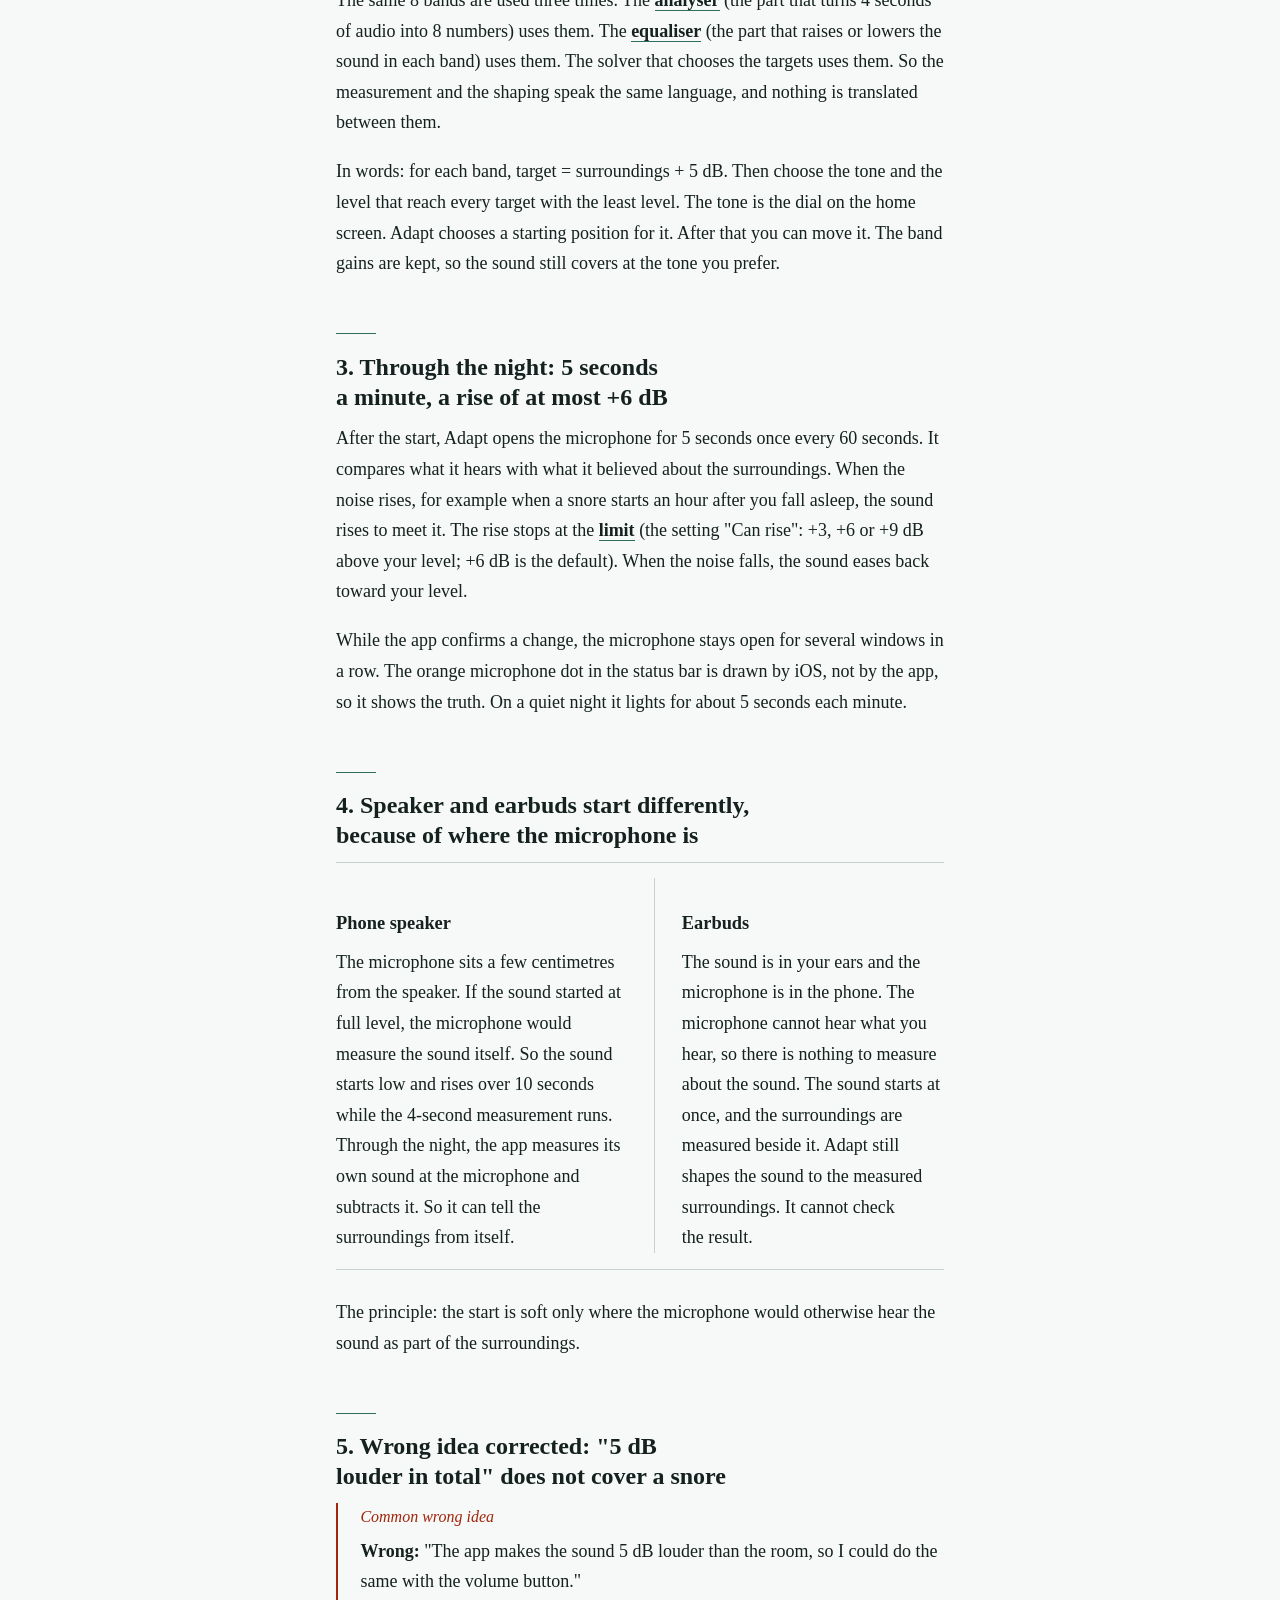
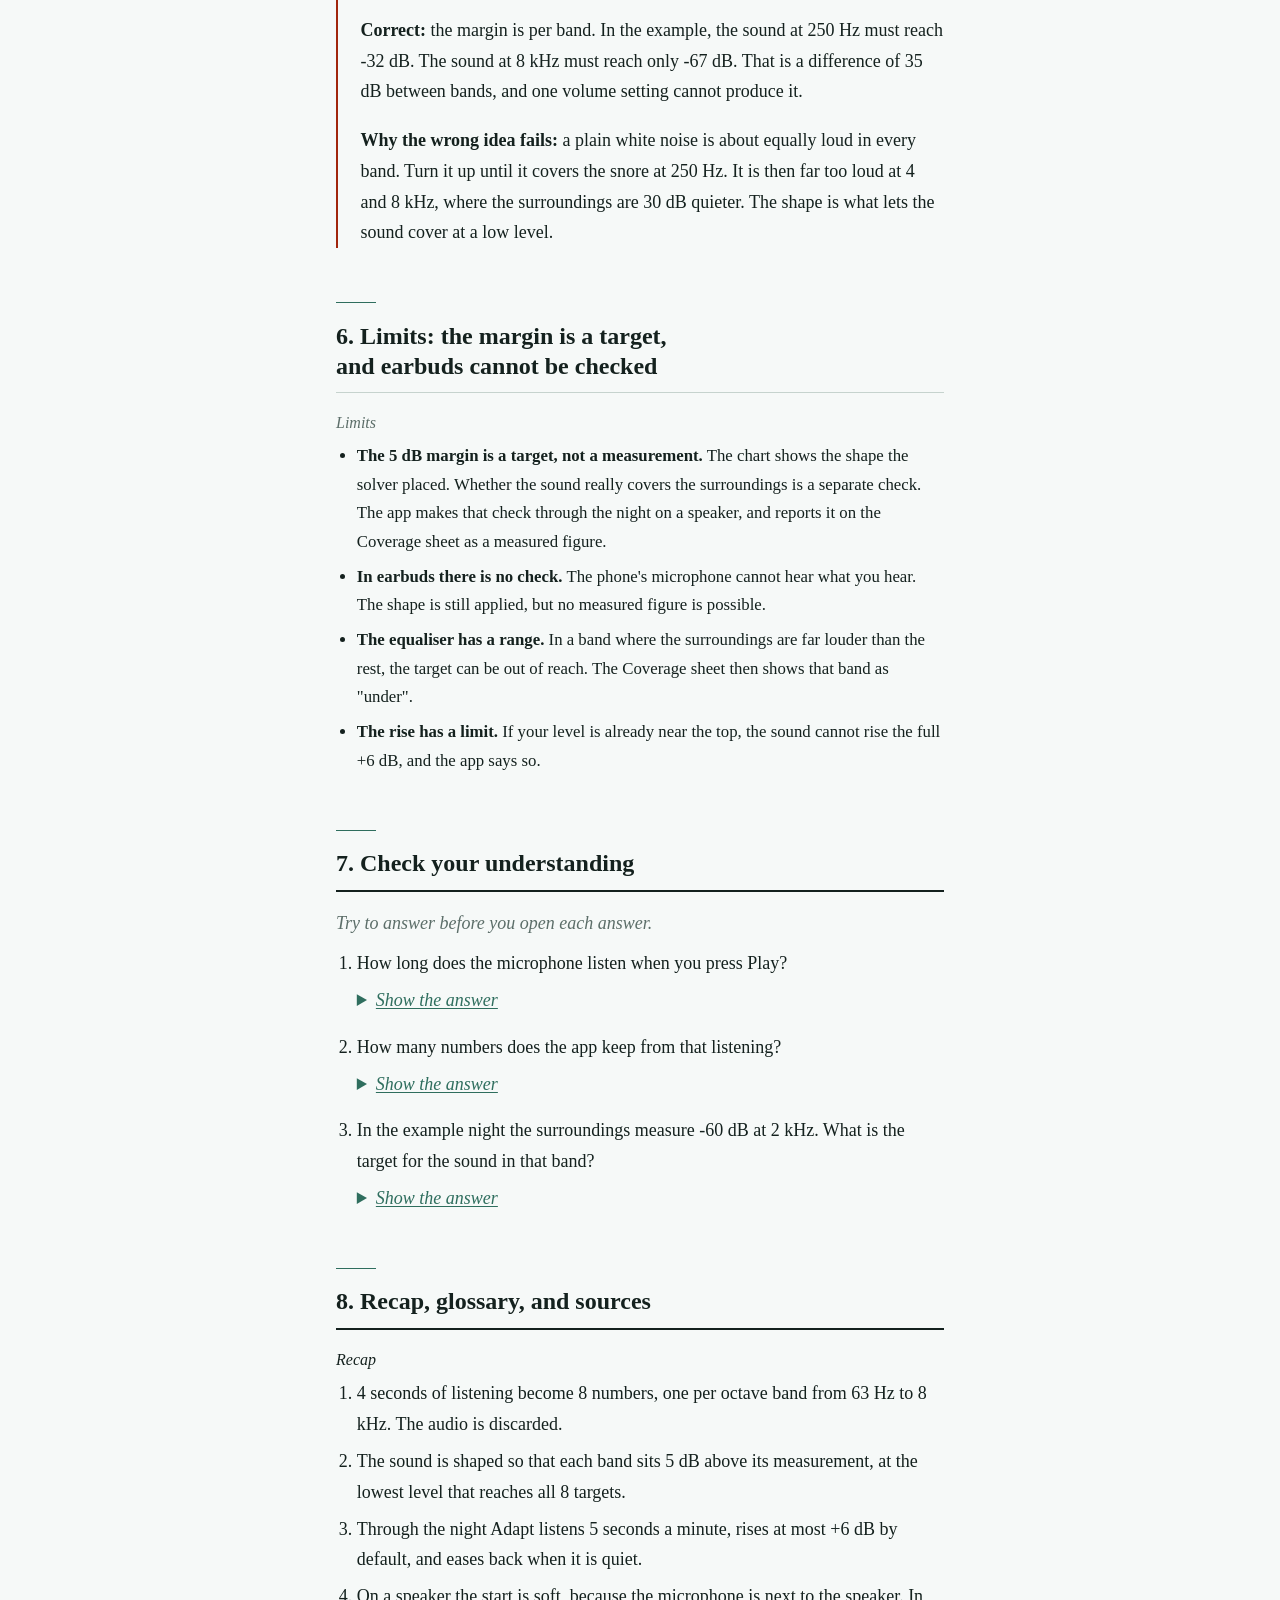
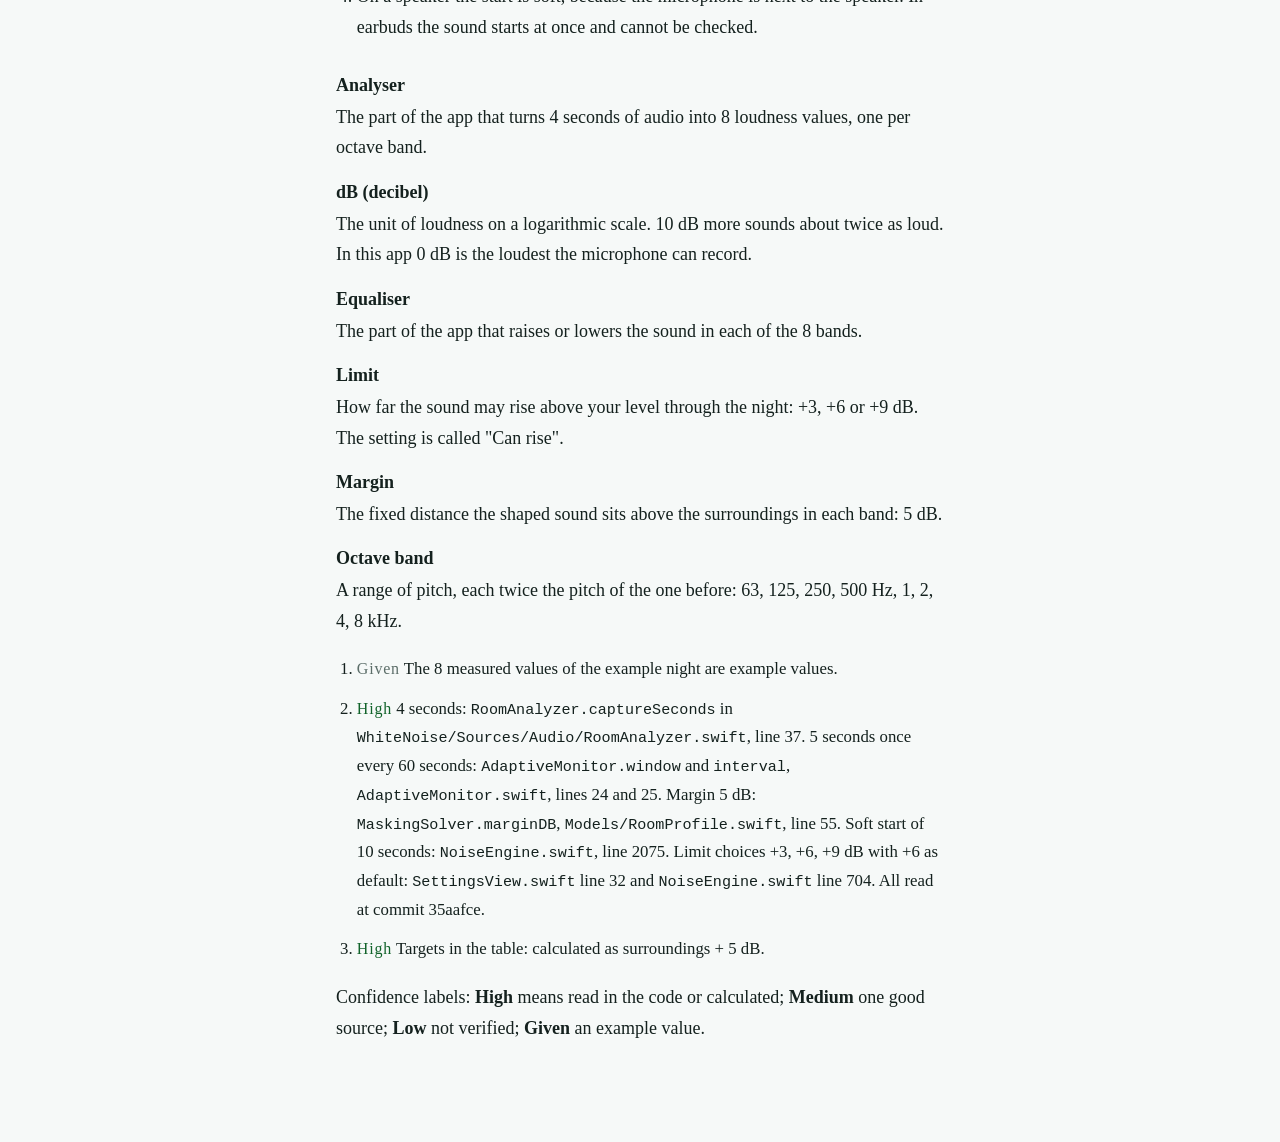
==== commit 384ad7b1: "Site from white-noise f705410" ====
--- a/blanket/adapt-explained.html
+++ b/blanket/adapt-explained.html
@@ -12,15 +12,15 @@
   --mono: ui-monospace, SFMono-Regular, Menlo, Consolas, "Liberation Mono", monospace;
 }
 
-/* ---------- Colour tokens. Light is the default: warm paper, near-black ink. ---------- */
+/* ---------- Colour tokens. Light is the app's Lantern face (mint-grey paper, deep teal); dark is its Horizon face (amber on night). ---------- */
 :root {
-  --bg: #fdfcf9;
-  --surface: #f2efe7;
-  --text: #1a1713;
-  --muted: #5c564e;
-  --border: #d5cfc2;
-  --accent: #8a2e1c;
-  --accent-soft: #f1e7e2;
+  --bg: #f6f9f8;
+  --surface: #eef3f1;
+  --text: #14211e;
+  --muted: #5c6e69;
+  --border: #c6d3ce;
+  --accent: #2f6e5e;
+  --accent-soft: #d6ebe3;
   --good: #11632a;
   --good-soft: #e9f1e7;
   --warn: #7a4300;
@@ -34,17 +34,17 @@
   --s2: #863709;
   --s3: #9260da;
   --s4: #25984d;
-  --grid: #e5dfd2;
+  --grid: #dfe8e4;
 }
 @media (prefers-color-scheme: dark) {
   :root:not([data-theme="light"]) {
-    --bg: #16130f;
-    --surface: #221e18;
-    --text: #ece5da;
-    --muted: #a99e91;
-    --border: #3c352c;
-    --accent: #e4a392;
-    --accent-soft: #2b1f1a;
+    --bg: #101013;
+    --surface: #18181d;
+    --text: #f2efe9;
+    --muted: #b5b0a8;
+    --border: #3e3a35;
+    --accent: #e0a860;
+    --accent-soft: #2b2116;
     --good: #7fd69a;
     --good-soft: #17251a;
     --warn: #f0b861;
@@ -55,17 +55,17 @@
     --s2: #9e590d;
     --s3: #a473ee;
     --s4: #09af51;
-    --grid: #2e2821;
+    --grid: #26262b;
   }
 }
 :root[data-theme="dark"] {
-  --bg: #16130f;
-  --surface: #221e18;
-  --text: #ece5da;
-  --muted: #a99e91;
-  --border: #3c352c;
-  --accent: #e4a392;
-  --accent-soft: #2b1f1a;
+  --bg: #101013;
+  --surface: #18181d;
+  --text: #f2efe9;
+  --muted: #b5b0a8;
+  --border: #3e3a35;
+  --accent: #e0a860;
+  --accent-soft: #2b2116;
   --good: #7fd69a;
   --good-soft: #17251a;
   --warn: #f0b861;
@@ -76,7 +76,7 @@
   --s2: #9e590d;
   --s3: #a473ee;
   --s4: #09af51;
-  --grid: #2e2821;
+  --grid: #26262b;
 }
 
 /* ---------- Base text. One measure, left-aligned, generous line spacing. ---------- */
